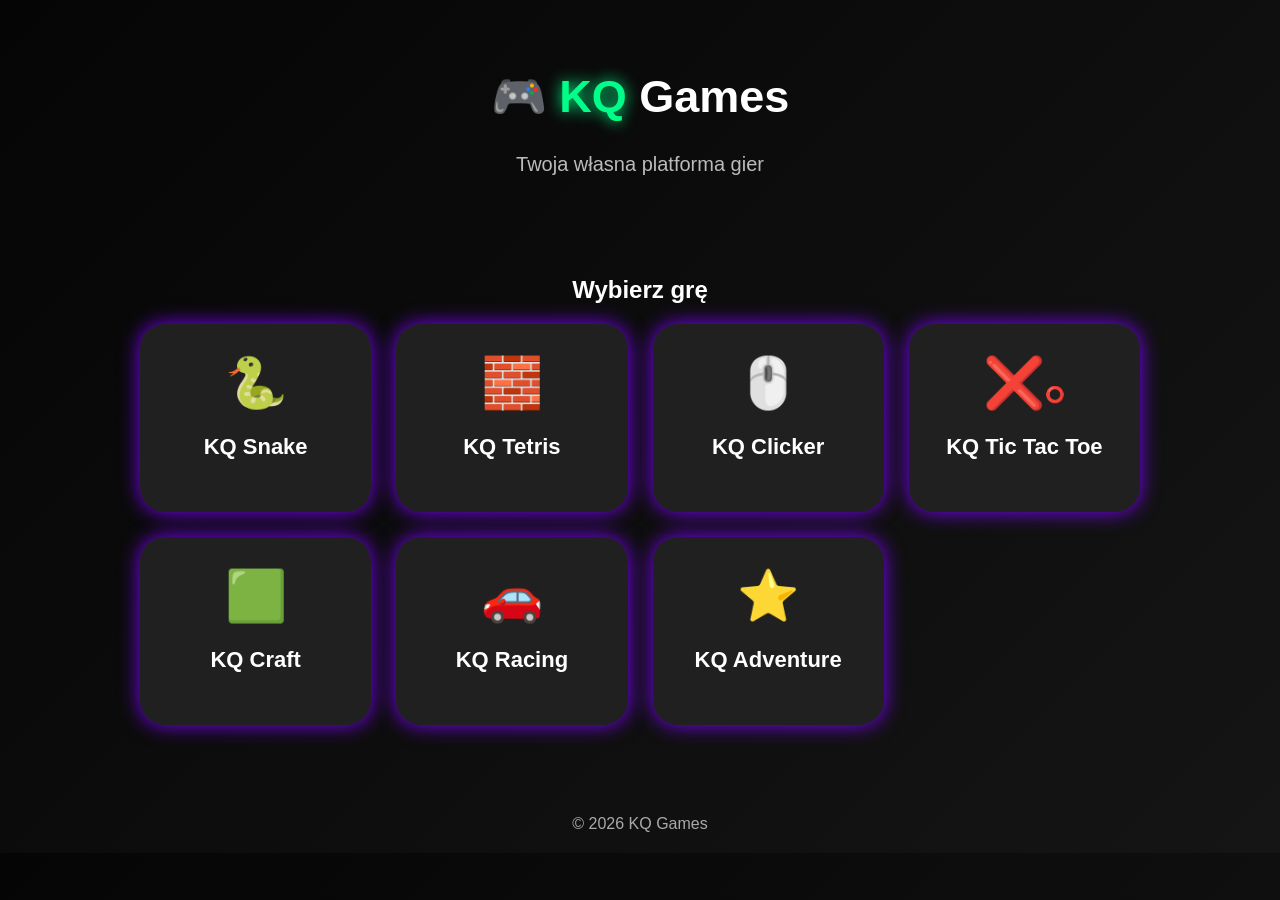
==== index.html @ 2c9f425e "Update index.html" ====
<!DOCTYPE html>
<html lang="pl">
<head>
<meta charset="UTF-8">
<meta name="viewport" content="width=device-width, initial-scale=1.0">

<title>KQ Games</title>

<link rel="stylesheet" href="style.css">
</head>

<body>

<header>
    <h1>🎮 <span>KQ</span> Games</h1>
    <p>Twoja własna platforma gier</p>
</header>


<main>

<h2>Wybierz grę</h2>


<div class="games">


<a href="games/snake.html">
🐍
<h3>KQ Snake</h3>
</a>


<a href="games/tetris.html">
🧱
<h3>KQ Tetris</h3>
</a>


<a href="games/clicker.html">
🖱️
<h3>KQ Clicker</h3>
</a>


<a href="games/tic.html">
❌⭕
<h3>KQ Tic Tac Toe</h3>
</a>


<a href="games/craft.html">
🟩
<h3>KQ Craft</h3>
</a>


<a href="games/racing.html">
🚗
<h3>KQ Racing</h3>
</a>

    
<a href="games/adventure.html">
⭐
<h3>KQ Adventure</h3>
</a>

</div>

</main>


<footer>
© 2026 KQ Games
</footer>


</body>
</html>
---- style.css ----
* {
    box-sizing: border-box;
}

body {
    margin: 0;
    font-family: Arial, sans-serif;
    background: linear-gradient(135deg, #050505, #151515);
    color: white;
    text-align: center;
}


header {
    padding: 40px 20px;
}


h1 {
    font-size: 45px;
}


h1 span {
    color: #00ff88;
    text-shadow: 0 0 15px #00ff88;
}


header p {
    color: #bbb;
    font-size: 20px;
}


main {
    padding: 20px;
}


.games {
    display: grid;
    grid-template-columns: repeat(auto-fit, minmax(220px, 1fr));
    gap: 25px;
    max-width: 1000px;
    margin: auto;
}


.games a {
    text-decoration: none;
    color: white;
    background: #202020;
    padding: 30px;
    border-radius: 25px;
    box-shadow: 0 0 20px #7b00ff;
    transition: 0.3s;
}


.games a:hover {
    transform: scale(1.05);
    box-shadow: 0 0 30px #00ff88;
}


.games a:first-letter {
    font-size: 50px;
}


h3 {
    font-size: 22px;
}


footer {
    margin-top: 50px;
    padding: 20px;
    color: #aaa;
}
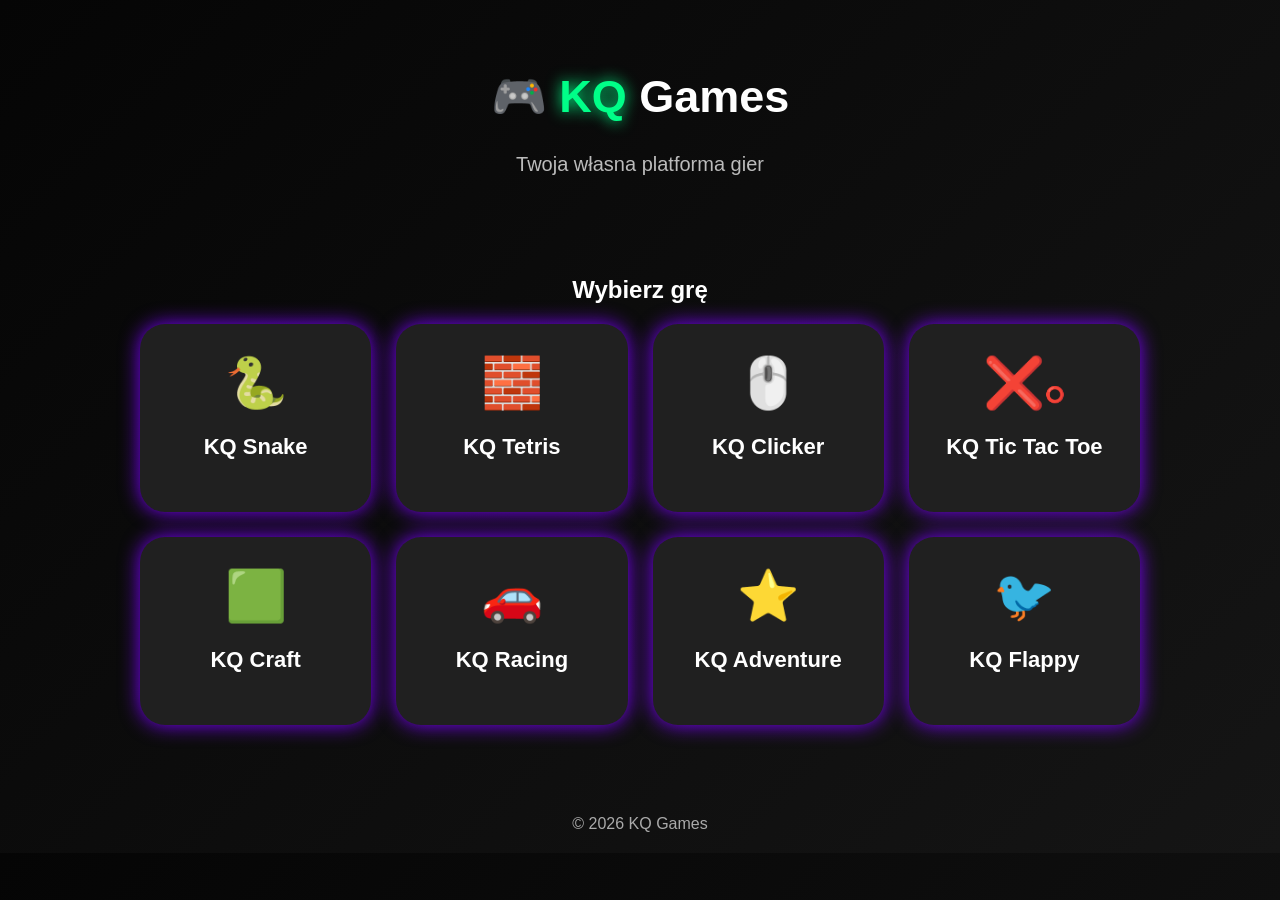
==== commit b09a0dbe: "Update index.html" ====
--- a/index.html
+++ b/index.html
@@ -66,6 +66,11 @@
 <h3>KQ Adventure</h3>
 </a>
 
+    
+    <a href="games/flappy.html">
+🐦
+<h3>KQ Flappy</h3>
+</a>
 </div>
 
 </main>
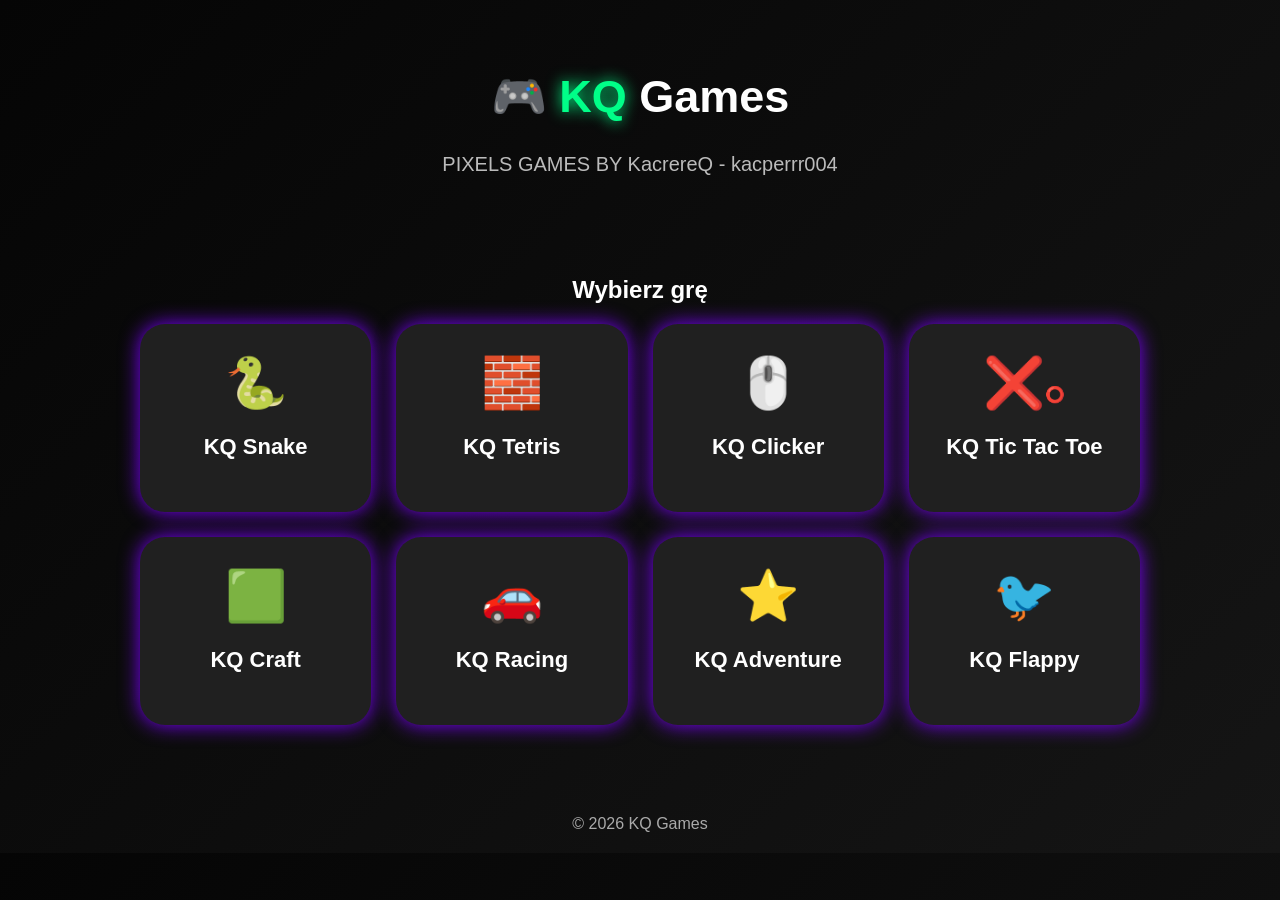
==== commit 8730aeb0: "Update index.html" ====
--- a/index.html
+++ b/index.html
@@ -13,7 +13,7 @@
 
 <header>
     <h1>🎮 <span>KQ</span> Games</h1>
-    <p>Twoja własna platforma gier</p>
+    <p>PIXELS GAMES BY KacrereQ - kacperrr004</p>
 </header>
 
 
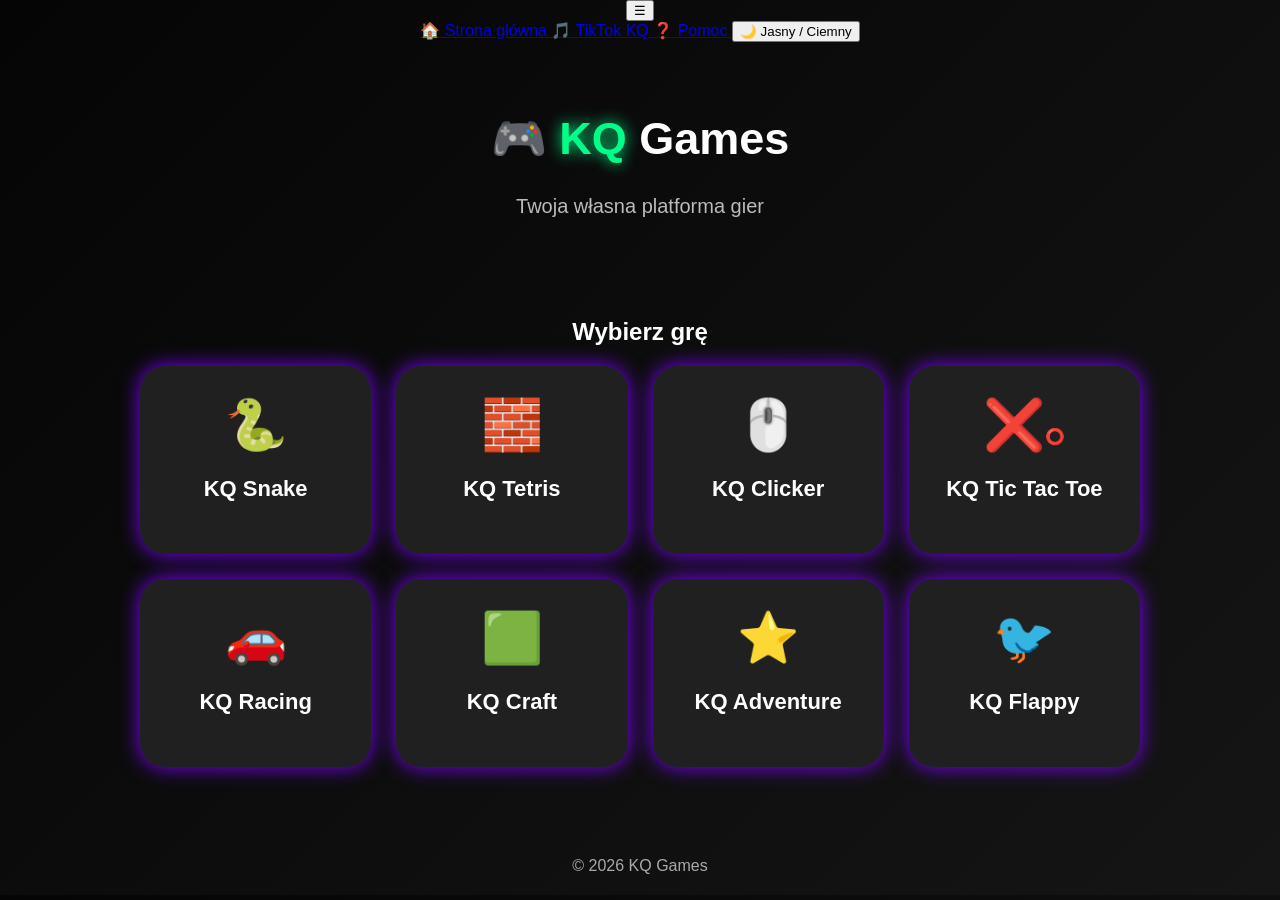
==== commit 8ee2713f: "Update index.html" ====
--- a/index.html
+++ b/index.html
@@ -1,23 +1,64 @@
 <!DOCTYPE html>
 <html lang="pl">
+
 <head>
+
 <meta charset="UTF-8">
 <meta name="viewport" content="width=device-width, initial-scale=1.0">
 
 <title>KQ Games</title>
 
 <link rel="stylesheet" href="style.css">
+
 </head>
+
 
 <body>
 
+
+<div class="menu">
+
+<button onclick="openMenu()">
+☰
+</button>
+
+
+<div id="panel">
+
+<a href="index.html">
+🏠 Strona główna
+</a>
+
+<a href="https://www.tiktok.com/" target="_blank">
+🎵 TikTok KQ
+</a>
+
+<a href="#" onclick="help()">
+❓ Pomoc
+</a>
+
+<button onclick="theme()">
+🌙 Jasny / Ciemny
+</button>
+
+</div>
+
+</div>
+
+
+
 <header>
-    <h1>🎮 <span>KQ</span> Games</h1>
-    <p>PIXELS GAMES BY KacrereQ - kacperrr004</p>
+
+<h1>🎮 <span>KQ</span> Games</h1>
+
+<p>Twoja własna platforma gier</p>
+
 </header>
 
 
+
 <main>
+
 
 <h2>Wybierz grę</h2>
 
@@ -49,37 +90,81 @@
 </a>
 
 
+<a href="games/racing.html">
+🚗
+<h3>KQ Racing</h3>
+</a>
+
+
 <a href="games/craft.html">
 🟩
 <h3>KQ Craft</h3>
 </a>
 
 
-<a href="games/racing.html">
-🚗
-<h3>KQ Racing</h3>
-</a>
-
-    
 <a href="games/adventure.html">
 ⭐
 <h3>KQ Adventure</h3>
 </a>
 
-    
-    <a href="games/flappy.html">
+
+<a href="games/flappy.html">
 🐦
 <h3>KQ Flappy</h3>
 </a>
+
+
 </div>
+
 
 </main>
 
 
+
 <footer>
+
 © 2026 KQ Games
+
 </footer>
 
 
+
+<script>
+
+function openMenu(){
+
+let p=document.getElementById("panel");
+
+if(p.style.display=="block")
+p.style.display="none";
+
+else
+p.style.display="block";
+
+}
+
+
+
+function theme(){
+
+document.body.classList.toggle("light");
+
+}
+
+
+
+function help(){
+
+alert(
+"KQ Games 🎮\n\nWybierz grę i baw się dobrze!\nProblemy? Napisz do KQ."
+);
+
+}
+
+
+</script>
+
+
 </body>
+
 </html>
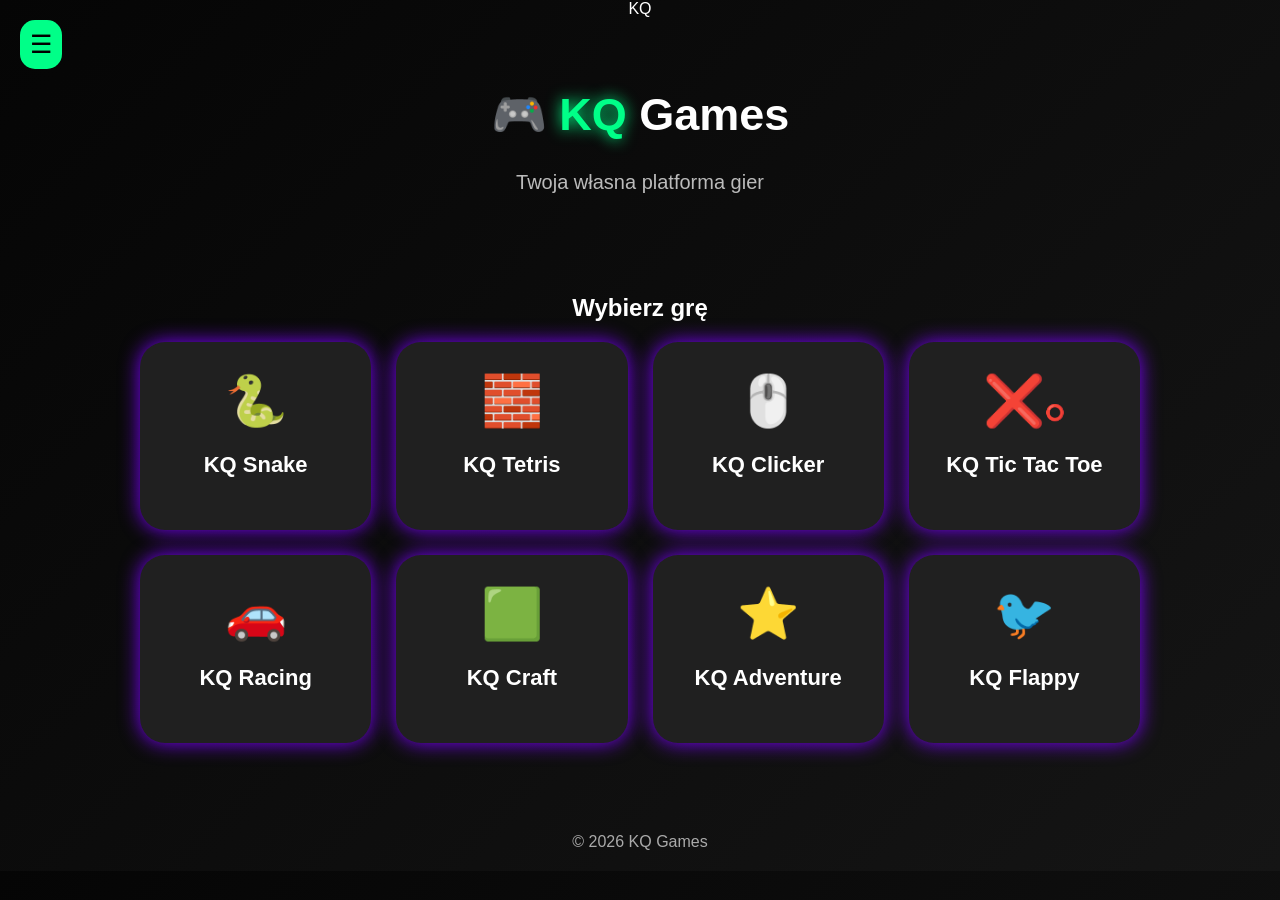
==== commit 02524193: "Update index.html" ====
--- a/index.html
+++ b/index.html
@@ -15,6 +15,11 @@
 
 <body>
 
+  <div id="loader">
+    <div class="circle">
+        <span>KQ</span>
+    </div>
+</div>
 
 <div class="menu">
 
--- a/style.css
+++ b/style.css
@@ -79,3 +79,66 @@
     padding: 20px;
     color: #aaa;
 }
+.menu{
+position:fixed;
+top:20px;
+left:20px;
+z-index:10;
+}
+
+
+.menu button{
+font-size:25px;
+background:#00ff88;
+border:0;
+border-radius:15px;
+padding:10px;
+cursor:pointer;
+}
+
+
+#panel{
+
+display:none;
+
+background:#202020;
+
+padding:20px;
+
+border-radius:20px;
+
+box-shadow:0 0 20px #7b00ff;
+
+}
+
+
+#panel a{
+
+display:block;
+
+color:white;
+
+text-decoration:none;
+
+padding:10px;
+
+}
+
+
+
+.light{
+
+background:#eeeeee;
+
+color:#111;
+
+}
+
+
+.light .games a{
+
+background:white;
+
+color:#111;
+
+}
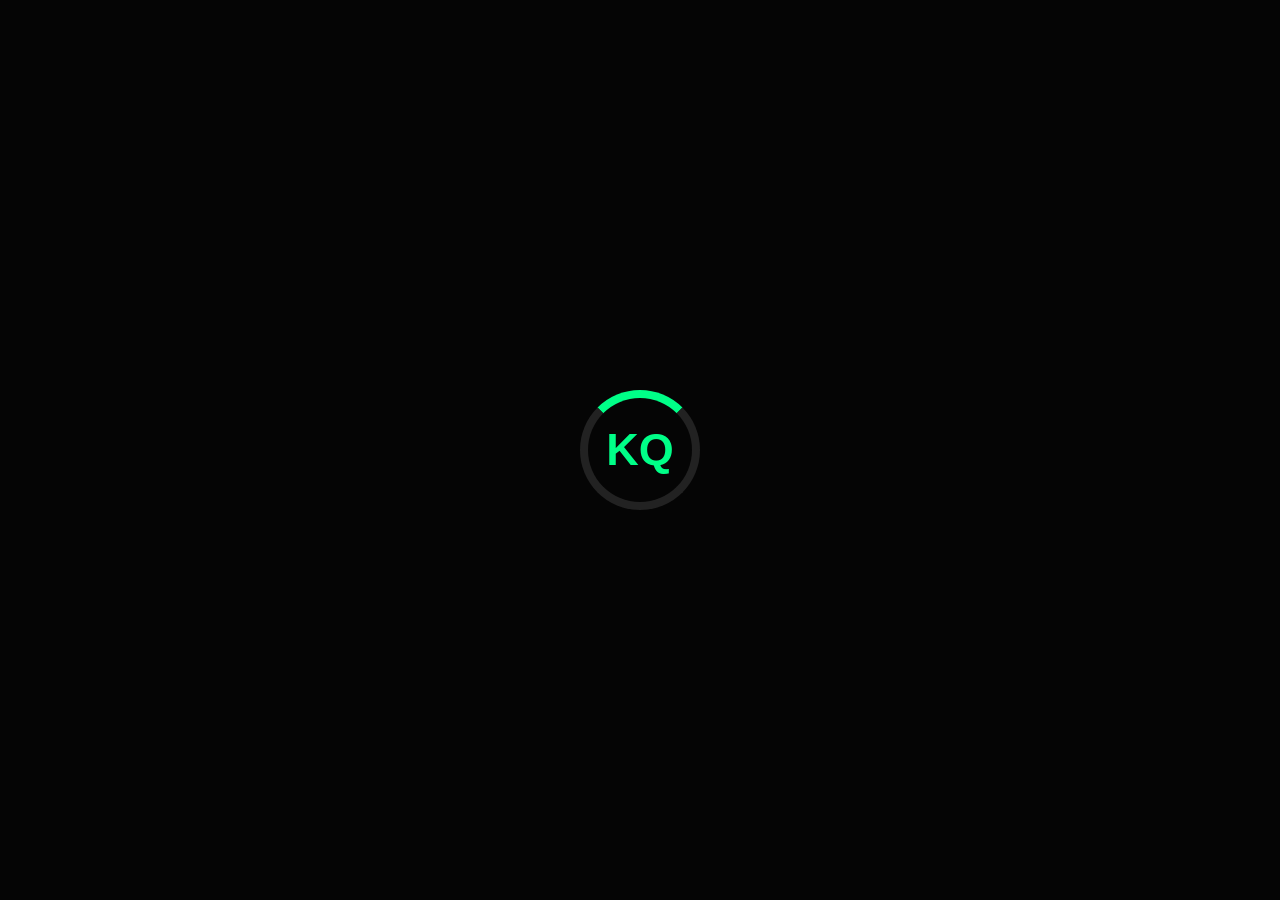
==== commit 31e343a4: "Update index.html" ====
--- a/index.html
+++ b/index.html
@@ -169,6 +169,16 @@
 
 </script>
 
+<script>
+
+setTimeout(()=>{
+
+document.getElementById("loader").style.display="none";
+
+},2000);
+
+
+</script>
 
 </body>
 
--- a/style.css
+++ b/style.css
@@ -142,3 +142,58 @@
 color:#111;
 
 }
+#loader{
+    position:fixed;
+    top:0;
+    left:0;
+    width:100%;
+    height:100%;
+    background:#050505;
+    display:flex;
+    justify-content:center;
+    align-items:center;
+    z-index:9999;
+}
+
+
+.circle{
+
+    width:120px;
+    height:120px;
+
+    border:8px solid #222;
+    border-top:8px solid #00ff88;
+
+    border-radius:50%;
+
+    animation:spin 1s linear infinite;
+
+    display:flex;
+    justify-content:center;
+    align-items:center;
+
+}
+
+
+.circle span{
+
+    color:#00ff88;
+    font-size:45px;
+    font-weight:bold;
+
+    position:absolute;
+
+}
+
+
+@keyframes spin{
+
+from{
+transform:rotate(0deg);
+}
+
+to{
+transform:rotate(360deg);
+}
+
+}
